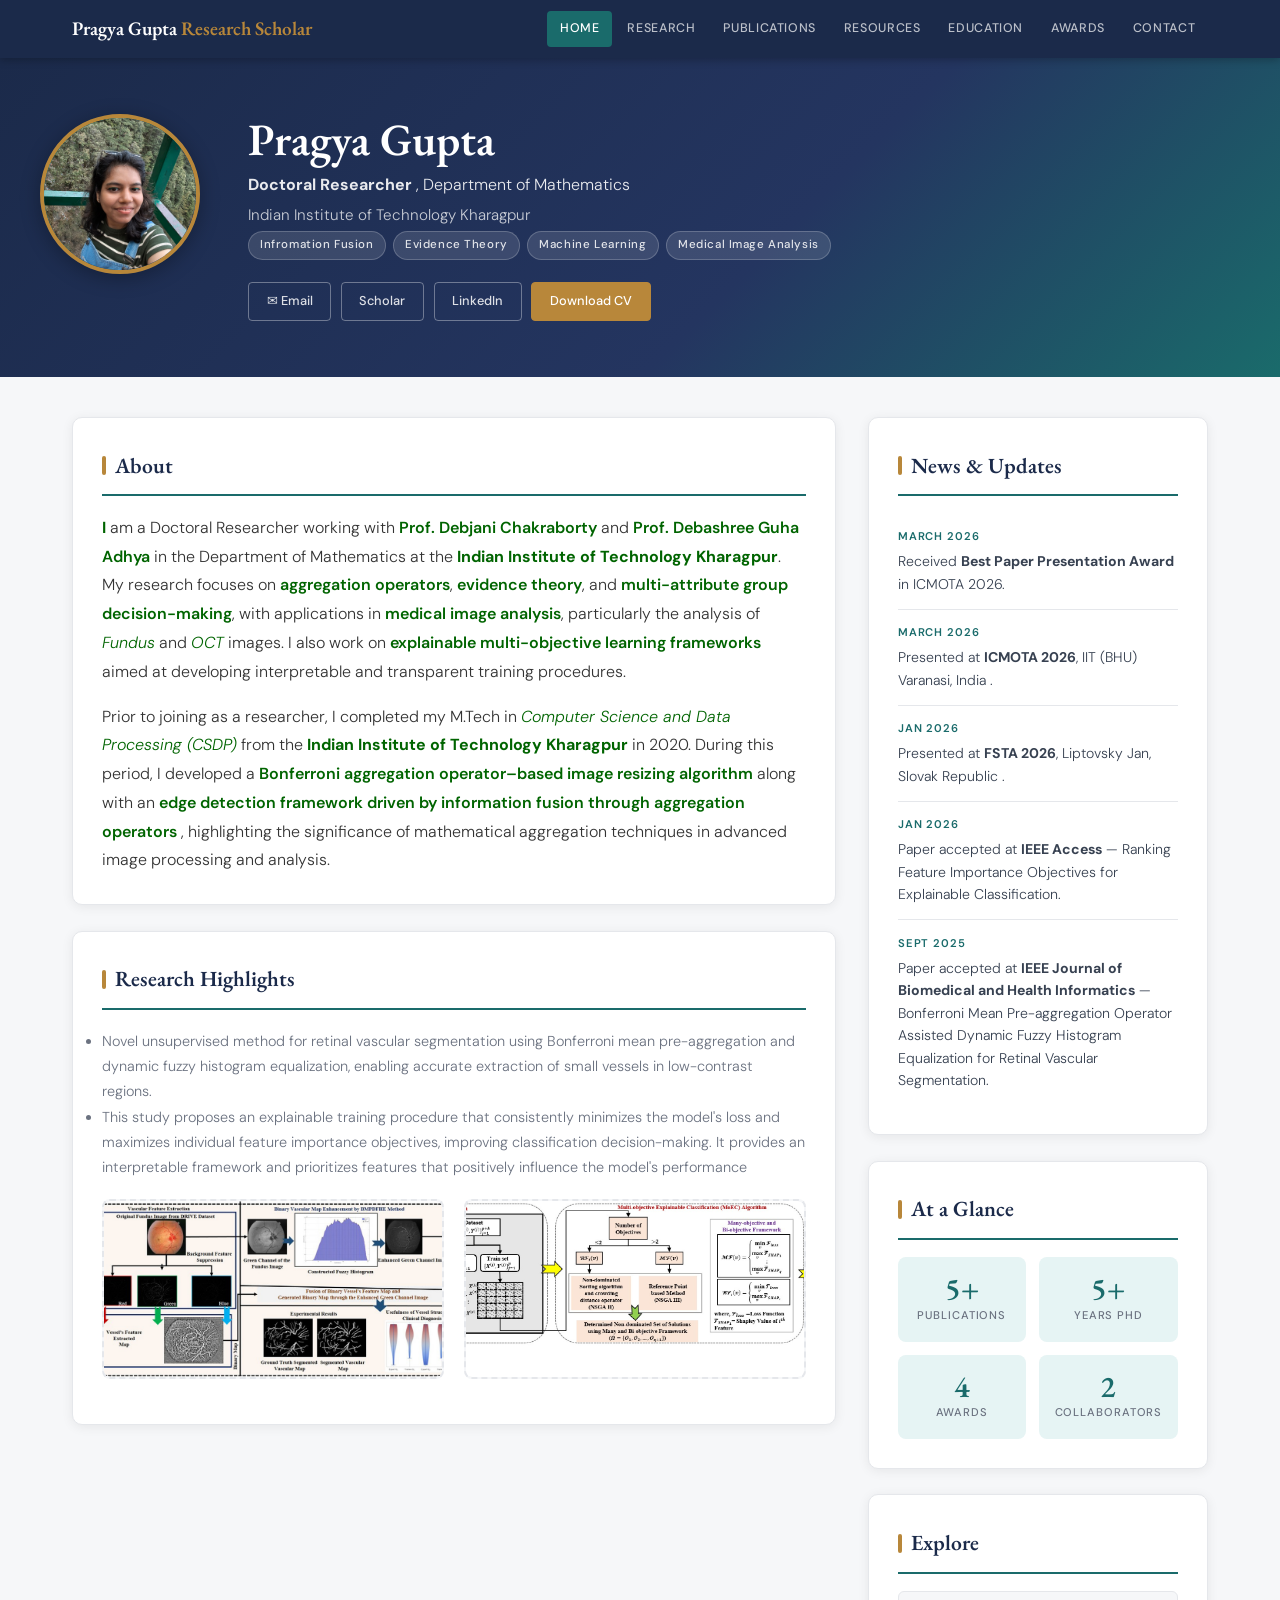
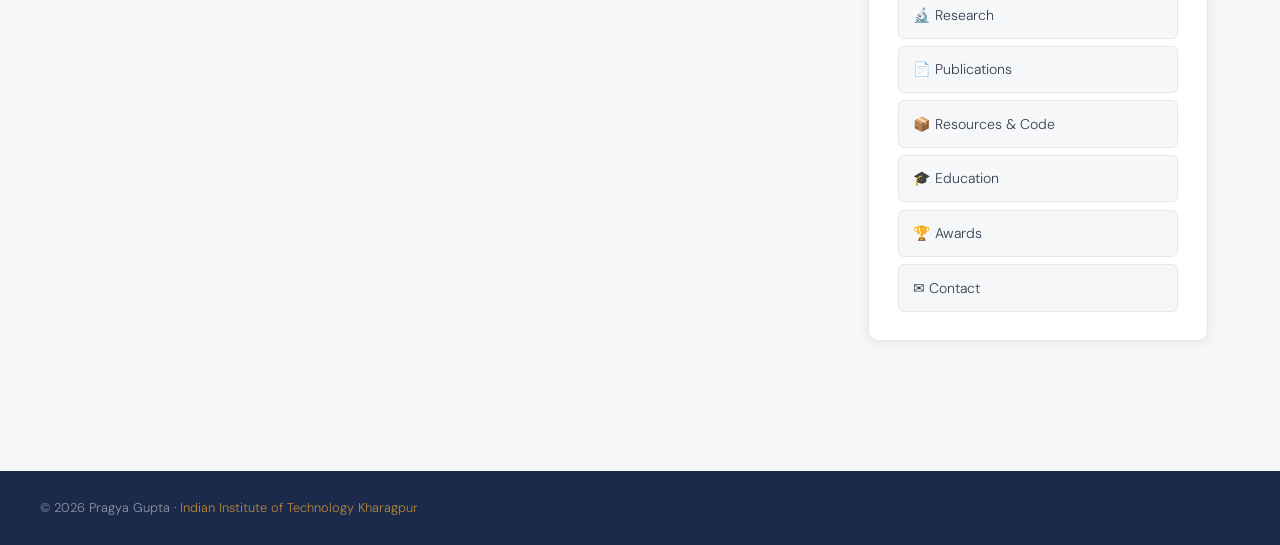
==== index.html @ 39912011 "Update index.html" ====
<!DOCTYPE html>
<html lang="en">
<head>
  <meta charset="UTF-8"/>
  <meta name="viewport" content="width=device-width, initial-scale=1.0"/>
  <title>Pragya Gupta — Academic Portfolio</title>
  <link href="https://fonts.googleapis.com/css2?family=EB+Garamond:ital,wght@0,400;0,500;0,600;1,400&family=DM+Sans:wght@300;400;500;600&display=swap" rel="stylesheet"/>
  <link rel="stylesheet" href="style.css"/>
</head>
<body>

  <!-- ── TOP BAR ── -->
  <header id="header">
    <div class="header-inner">
      <a href="index.html" class="site-title">Pragya Gupta <span>Research Scholar</span></a>
      <nav class="main-nav">
        <a href="index.html" class="active">Home</a>
        <a href="research.html">Research</a>
        <a href="publications.html">Publications</a>
        <a href="resources.html">Resources</a>
        <a href="education.html">Education</a>
        <a href="awards.html">Awards</a>
        <a href="contact.html">Contact</a>
      </nav>
      <button class="burger" id="burger">&#9776;</button>
    </div>
  </header>

  <!-- ── MOBILE NAV ── -->
  <div class="mobile-nav" id="mobileNav">
    <a href="index.html">Home</a>
    <a href="research.html">Research</a>
    <a href="publications.html">Publications</a>
    <a href="resources.html">Resources</a>
    <a href="education.html">Education</a>
    <a href="awards.html">Awards</a>
    <a href="contact.html">Contact</a>
  </div>

  <!-- ── HERO BANNER ── -->
  <section class="hero-banner">
    <div class="hero-content">
      <div class="hero-photo-col">
        <!-- Replace src with your photo path -->
        <div class="photo-frame">
          <img src="photo.jpg" alt="Pragya Gupta" onerror="this.style.display='none';this.nextElementSibling.style.display='flex'"/>
          <div class="photo-fallback">YN</div>
        </div>
      </div>
      <div class="hero-text-col">
        <h1 class="hero-name">Pragya Gupta</h1>
        <!--p class="hero-degree">PhD, [Your Degree/Specialisation]</p>-->
        <p class="hero-position"><strong>Doctoral Researcher </strong>, Department of Mathematics</p>
        <p class="hero-inst">Indian Institute of Technology Kharagpur</p>
        <!--p class="hero-also">Affiliated Researcher, [Second Institution if any]</p>-->
        <div class="hero-tags">
          <span>Infromation Fusion</span><span>Evidence Theory</span><span>Machine Learning</span><span>Medical Image Analysis</span>
        </div>
        <div class="hero-links">
          <a href="mailto:g.pragya1@gmil.com" class="hl-btn">✉ Email</a>
          <a href="https://scholar.google.com/citations?user=7JO9yAkAAAAJ&hl=en" target="_blank" class="hl-btn">Scholar</a>
          <a href="https://www.linkedin.com/in/pragya-gupta-551189179/" target="_blank" class="hl-btn">LinkedIn</a>
          <a href="resume.pdf" class="hl-btn hl-primary">Download CV</a>
        </div>
      </div>
    </div>
  </section>

  <!-- ── MAIN CONTENT ── -->
  <main class="page-main">
    <div class="content-cols">

      <!-- LEFT: BIO + NEWS -->
      <div class="col-main">

        <!-- Bio -->
        <section class="card" id="bio">
          <h2 class="card-title">About</h2>
          <div class="bio-text">
            <!--p>
              <strong>I</strong> am a Doctoral Researcher working with Prof. Debjani Chakraborty and Prof. Debashree Guha Adhya in the Department of Mathematics 
              at the Indian Institute of Technology Kharagpur. My research focuses on <em>constructing aggregation operators, evidence theory for multi-attribute 
              group decision-making</em> with applications to <em>medical image analysis, specifically the analysis of patterns in Fundus and OCT images</em>. 
              In addition, I have expertise in designing an explainable multi-objective model to obtain an interpretable training procedure. 
            </p>
            <p>
              Prior to joining as a researcher, I completed M.Tech in <em>Computer Science and Data Processing (CSDP)</em> from the Indian Institute of Technology 
              Kharagpur in 2020. Here, I have developed a Bonferroni aggregation operator based image resizing algorithm and edge detection framework depeding on developed
              aggregation operator (information fusion operator).
              
              
            <!--p>
              They are a recipient of [fellowship/scholarship name] and have been involved with [society/community]. Their work aims to [one-sentence mission statement].
            </p>
            <p>
              <strong>Specialities:</strong> <em>[Field 1], [Field 2], [Field 3], [Field 4], [Field 5]</em>
            </p>-->
            <!--p>
            <strong>I</strong> am a Doctoral Researcher working with Prof. Debjani Chakraborty and Prof. Debashree Guha Adhya in the Department of Mathematics 
            at the <strong>Indian Institute of Technology Kharagpur</strong>. My research focuses on <strong>aggregation operators</strong>, 
            <strong>evidence theory</strong>, and <strong>multi-attribute group decision-making</strong>, with applications in 
            <strong>medical image analysis</strong>, particularly the analysis of <em>Fundus</em> and <em>OCT</em> images. 
            I also work on <strong>explainable multi-objective learning frameworks</strong> aimed at developing interpretable and transparent training procedures.
          </p>
          
          <p>
            Prior to joining as a researcher, I completed my M.Tech in <em>Computer Science and Data Processing (CSDP)</em> from the 
            <strong>Indian Institute of Technology Kharagpur</strong> in 2020. During this period, I developed a 
            <strong>Bonferroni aggregation operator–based image resizing algorithm</strong> along with an 
            <strong>edge detection framework driven by information fusion through aggregation operators</strong>, 
            highlighting the role of mathematical aggregation techniques in advanced image processing and analysis.
          </p>-->
            <p style="font-size:16px; line-height:1.8; color:#333333;">
  <strong style="color:#006400;">I</strong> am a Doctoral Researcher working with 
  <span style="color:#006400; font-weight:600;">Prof. Debjani Chakraborty</span> and 
  <span style="color:#006400; font-weight:600;">Prof. Debashree Guha Adhya</span> in the Department of Mathematics 
  at the <strong style="color:#006400;">Indian Institute of Technology Kharagpur</strong>. 
  My research focuses on 
  <span style="color:#006400; font-weight:600;">aggregation operators</span>, 
  <span style="color:#006400; font-weight:600;">evidence theory</span>, and 
  <span style="color:#006400; font-weight:600;">multi-attribute group decision-making</span>, 
  with applications in 
  <span style="color:#006400; font-weight:600;">medical image analysis</span>, particularly the analysis of 
  <em style="color:#006400;">Fundus</em> and 
  <em style="color:#006400;">OCT</em> images. 
  I also work on 
  <span style="color:#006400; font-weight:600;">
    explainable multi-objective learning frameworks
  </span> aimed at developing interpretable and transparent training procedures.
</p>

<p style="font-size:16px; line-height:1.8; color:#333333;">
  Prior to joining as a researcher, I completed my M.Tech in 
  <em style="color:#006400;">Computer Science and Data Processing (CSDP)</em> from the 
  <strong style="color:#006400;">Indian Institute of Technology Kharagpur</strong> in 2020. 
  During this period, I developed a 
  <span style="color:#006400; font-weight:600;">
    Bonferroni aggregation operator–based image resizing algorithm
  </span> along with an 
  <span style="color:#006400; font-weight:600;">
    edge detection framework driven by information fusion through aggregation operators
  </span>, highlighting the significance of mathematical aggregation techniques in advanced image processing and analysis.
</p>

            
          </div>
        </section>

        <!-- Research GIF / Image Zone -->
       <section class="card" id="gif-zone">
          <h2 class="card-title">Research Highlights</h2>
          <p class="card-sub">
            <ul class="card-sub">
            <li>
              Novel unsupervised method for retinal vascular segmentation using Bonferroni mean pre-aggregation and dynamic fuzzy histogram equalization, enabling accurate extraction of small vessels in low-contrast regions.
            </li>
            <li>
              This study proposes an explainable training procedure that consistently minimizes the model's loss and maximizes individual feature importance objectives, improving classification decision-making. It provides an interpretable framework and prioritizes features that positively influence the model's performance
            </li>
          </ul>
          </p>
        
          <div class="gif-grid">

            <!-- Slot 1 -->
            <div class="gif-slot">
              <img src="research1.jpg" alt="Research visual 1" class="gif-img"
                   onerror="this.style.display='none'; this.nextElementSibling.style.display='flex';">
          
              <div class="gif-placeholder" style="display:none;">
                <div class="gif-icon">🎞</div>
                <p>research1.jpg</p>
                <!--span>
                  Novel unsupervised method for retinal vascular segmentation using Bonferroni mean pre-aggregation and dynamic fuzzy histogram equalization, enabling accurate extraction of small vessels in low-contrast regions.
                </span>-->
              </div>
            </div>
          
            <!-- Slot 2 -->
            <div class="gif-slot">
              <img src="research2.jpeg" alt="Research visual 2" class="gif-img"
                   onerror="this.style.display='none'; this.nextElementSibling.style.display='flex';">
          
              <div class="gif-placeholder" style="display:none;">
                <div class="gif-icon">🎞</div>
                <p>research2.jpeg</p>
                <span>Replace with your image or GIF</span>
              </div>
            </div>
          
          </div> <!-- ✅ ONLY ONE closing gif-grid -->
        
          <!--p class="img-hint">
            💡 <strong>How to add images/GIFs:</strong>
            Upload your file to GitHub alongside <code>index.html</code>, then replace
            <code>research1.gif</code> with your filename in the HTML.
          </p>-->
      </section>

      </div>

      <!-- RIGHT: NEWS + QUICK LINKS -->
      <div class="col-side">

        <!-- News -->
        <section class="card news-card" id="news">
          <h2 class="card-title">News &amp; Updates</h2>
          <ul class="news-list">
            <li>
              <span class="news-date">March 2026</span>
              <p>Received <strong> Best Paper Presentation Award </strong> in ICMOTA 2026.</p>
            </li>
            <li>
              <span class="news-date">March 2026</span>
              <p>Presented at <strong>ICMOTA 2026</strong>, IIT (BHU) Varanasi, India .</p>
            </li>
            <li>
              <span class="news-date">Jan 2026</span>
              <p>Presented at <strong>FSTA 2026</strong>, Liptovsky Jan, Slovak Republic .</p>
            </li>
            
            <li>
              <span class="news-date">Jan 2026</span>
              <p>Paper accepted at <strong>IEEE Access</strong> — Ranking Feature Importance Objectives for Explainable Classification.</p>
            </li>
            <li>
              <span class="news-date">Sept 2025</span>
              <p>Paper accepted at <strong>IEEE Journal of Biomedical and Health Informatics</strong> — Bonferroni Mean Pre-aggregation
Operator Assisted Dynamic Fuzzy Histogram Equalization for Retinal Vascular Segmentation.</p>
            </li>
            <!--li>
              <span class="news-date">Aug 2024</span>
              <p>Received <strong>[Award / Fellowship Name]</strong> from [Organisation].</p>
            </li>
            <li>
              <span class="news-date">Jun 2024</span>
              <p>New preprint available on arXiv: <a href="#">[Short paper title]</a>.</p>
            </li>
            <li>
              <span class="news-date">Mar 2024</span>
              <p>Started research collaboration with <strong>[Lab / University]</strong>.</p>
            </li>-->
          </ul>
        </section>

        <!-- Quick Stats -->
        <section class="card stats-card">
          <h2 class="card-title">At a Glance</h2>
          <div class="stats-grid">
            <div class="stat-box"><span class="sn">5+</span><span class="sl">Publications</span></div>
            <div class="stat-box"><span class="sn">5+</span><span class="sl">Years PhD</span></div>
            <div class="stat-box"><span class="sn">4</span><span class="sl">Awards</span></div>
            <div class="stat-box"><span class="sn">2</span><span class="sl">Collaborators</span></div>
          </div>
        </section>

        <!-- Quick Nav -->
        <section class="card qnav-card">
          <h2 class="card-title">Explore</h2>
          <div class="qnav-links">
            <a href="research.html">🔬 Research</a>
            <a href="publications.html">📄 Publications</a>
            <a href="resources.html">📦 Resources &amp; Code</a>
            <a href="education.html">🎓 Education</a>
            <a href="awards.html">🏆 Awards</a>
            <a href="contact.html">✉ Contact</a>
          </div>
        </section>

      </div>
    </div>
  </main>

  <footer class="site-footer">
    <div class="footer-inner">
      <span>© 2026 Pragya Gupta · <a href="index.html">Indian Institute of Technology Kharagpur</a></span>
      <!--span>Built with GitHub Pages</span>-->
    </div>
  </footer>

  <script src="nav.js"></script>
</body>
</html>
---- style.css ----
/* ═══════════════════════════════════════════
   PhD ACADEMIC PORTFOLIO — style.css
   Multi-page site, inspired by academic style
   ═══════════════════════════════════════════ */

*, *::before, *::after { box-sizing: border-box; margin: 0; padding: 0; }

:root {
  --navy:      #1B2A4A;
  --navy2:     #243560;
  --teal:      #1A6B6B;
  --teal-light:#E6F4F4;
  --gold:      #B8873A;
  --gold-light:#FDF5E8;
  --bg:        #F6F7F9;
  --white:     #FFFFFF;
  --ink:       #111827;
  --ink2:      #374151;
  --ink3:      #6B7280;
  --border:    #E5E7EB;
  --serif:     'EB Garamond', Georgia, serif;
  --sans:      'DM Sans', sans-serif;
  --sh:        0 2px 12px rgba(0,0,0,.07);
  --sh2:       0 6px 28px rgba(0,0,0,.11);
}

html { scroll-behavior: smooth; font-size: 16px; }
body {
  font-family: var(--sans); background: var(--bg);
  color: var(--ink); font-weight: 300; line-height: 1.75;
  min-height: 100vh;
}
a { color: var(--teal); text-decoration: none; }
a:hover { text-decoration: underline; }
img { max-width: 100%; height: auto; display: block; }
::selection { background: var(--teal-light); color: var(--teal); }
::-webkit-scrollbar { width: 5px; }
::-webkit-scrollbar-thumb { background: var(--teal); border-radius: 99px; }

/* ═══════ HEADER / NAV ═══════ */
#header {
  position: sticky; top: 0; z-index: 500;
  background: var(--navy);
  box-shadow: 0 2px 8px rgba(0,0,0,.25);
}
.header-inner {
  max-width: 1200px; margin: 0 auto;
  padding: 0 2rem;
  display: flex; align-items: center; gap: 2rem;
  height: 58px;
}
.site-title {
  font-family: var(--serif); font-size: 1.2rem; font-weight: 600;
  color: #fff; text-decoration: none; white-space: nowrap; flex-shrink: 0;
}
.site-title span { color: var(--gold); }
.main-nav {
  display: flex; gap: .15rem; flex: 1; justify-content: flex-end; flex-wrap: nowrap;
}
.main-nav a {
  font-size: .78rem; font-weight: 500; letter-spacing: .05em; text-transform: uppercase;
  color: rgba(255,255,255,.7); text-decoration: none;
  padding: .45rem .8rem; border-radius: 4px;
  transition: background .2s, color .2s;
  white-space: nowrap;
}
.main-nav a:hover, .main-nav a.active {
  background: rgba(255,255,255,.12); color: #fff; text-decoration: none;
}
.main-nav a.active { background: var(--teal); color: #fff; }
.burger {
  display: none; background: none; border: none;
  color: #fff; font-size: 1.4rem; cursor: pointer; padding: .2rem .4rem;
}

/* Mobile nav */
.mobile-nav {
  display: none; flex-direction: column; gap: 0;
  background: var(--navy2);
  border-bottom: 2px solid var(--teal);
}
.mobile-nav a {
  padding: .85rem 1.5rem; color: rgba(255,255,255,.85);
  border-bottom: 1px solid rgba(255,255,255,.07);
  font-size: .9rem; text-decoration: none;
  transition: background .15s;
}
.mobile-nav a:hover { background: rgba(255,255,255,.08); }
.mobile-nav.open { display: flex; }

/* ═══════ HERO BANNER ═══════ */
.hero-banner {
  background: linear-gradient(135deg, var(--navy) 0%, var(--navy2) 60%, var(--teal) 100%);
  padding: 3.5rem 2rem;
}
.hero-content {
  max-width: 1200px; margin: 0 auto;
  display: flex; gap: 3rem; align-items: flex-start;
}
.hero-photo-col { flex-shrink: 0; }
.photo-frame {
  width: 160px; height: 160px; border-radius: 50%;
  border: 4px solid var(--gold);
  overflow: hidden;
  background: linear-gradient(135deg, var(--teal) 0%, var(--navy2) 100%);
  display: flex; align-items: center; justify-content: center;
  box-shadow: 0 4px 20px rgba(0,0,0,.3);
  flex-shrink: 0;
}
.photo-frame img { width: 100%; height: 100%; object-fit: cover; }
.photo-fallback {
  display: none; width: 100%; height: 100%;
  align-items: center; justify-content: center;
  font-family: var(--serif); font-size: 3rem; color: #fff; font-weight: 600;
}
.hero-text-col { flex: 1; }
.hero-name {
  font-family: var(--serif); font-size: clamp(1.9rem, 3.5vw, 2.8rem);
  font-weight: 600; color: #fff; line-height: 1.15; margin-bottom: .35rem;
}
.hero-degree { font-size: .95rem; color: var(--gold); font-weight: 500; margin-bottom: .5rem; }
.hero-position { font-size: 1rem; color: rgba(255,255,255,.9); margin-bottom: .15rem; }
.hero-inst { font-size: .95rem; color: rgba(255,255,255,.75); margin-bottom: .2rem; }
.hero-also { font-size: .85rem; color: rgba(255,255,255,.55); font-style: italic; margin-bottom: 1.2rem; }
.hero-tags { display: flex; flex-wrap: wrap; gap: .45rem; margin-bottom: 1.4rem; }
.hero-tags span {
  padding: .2rem .7rem; border-radius: 99px;
  background: rgba(255,255,255,.12); color: rgba(255,255,255,.85);
  font-size: .72rem; font-weight: 500; letter-spacing: .05em;
  border: 1px solid rgba(255,255,255,.2);
}
.hero-links { display: flex; gap: .6rem; flex-wrap: wrap; }
.hl-btn {
  padding: .45rem 1.1rem; border-radius: 4px;
  border: 1.5px solid rgba(255,255,255,.35);
  color: rgba(255,255,255,.85); font-size: .8rem; font-weight: 500;
  background: transparent; text-decoration: none; transition: all .2s;
}
.hl-btn:hover { background: rgba(255,255,255,.15); border-color: #fff; color: #fff; text-decoration: none; }
.hl-primary { background: var(--gold); border-color: var(--gold); color: #fff !important; }
.hl-primary:hover { background: #a07030 !important; border-color: #a07030 !important; }

/* ═══════ PAGE LAYOUT ═══════ */
.page-main { max-width: 1200px; margin: 2.5rem auto; padding: 0 2rem 4rem; }
.content-cols { display: grid; grid-template-columns: 1fr 340px; gap: 2rem; }

/* Single-column pages */
.page-single { max-width: 900px; margin: 2.5rem auto; padding: 0 2rem 4rem; }

/* ═══════ CARDS ═══════ */
.card {
  background: var(--white); border-radius: 10px;
  border: 1px solid var(--border); box-shadow: var(--sh);
  padding: 1.8rem; margin-bottom: 1.6rem;
}
.card-title {
  font-family: var(--serif); font-size: 1.35rem; font-weight: 600;
  color: var(--navy); margin-bottom: 1.1rem;
  padding-bottom: .6rem; border-bottom: 2px solid var(--teal);
  display: flex; align-items: center; gap: .6rem;
}
.card-title::before { content: ''; display: block; width: 4px; height: 1.2rem; background: var(--gold); border-radius: 2px; }
.card-sub { font-size: .9rem; color: var(--ink3); margin-bottom: 1.2rem; }

/* ═══════ BIO ═══════ */
.bio-text p { color: var(--ink2); margin-bottom: 1rem; font-size: .97rem; line-height: 1.85; }
.bio-text p:last-child { margin-bottom: 0; }

/* ═══════ GIF / IMAGE ZONE ═══════ */
.gif-grid { display: grid; grid-template-columns: 1fr 1fr; gap: 1.2rem; margin-bottom: 1rem; }
.gif-slot {
  border-radius: 8px; overflow: hidden;
  border: 2px dashed var(--border); min-height: 180px;
  background: var(--bg);
  display: flex; align-items: center; justify-content: center;
  transition: border-color .2s;
}
.gif-slot:hover { border-color: var(--teal); }
.gif-slot img { width: 100%; height: 100%; object-fit: cover; display: block; border-radius: 6px; }
.gif-placeholder {
  display: flex; flex-direction: column; align-items: center; justify-content: center;
  gap: .4rem; padding: 1.5rem; text-align: center;
}
.gif-icon { font-size: 2rem; }
.gif-placeholder p { font-size: .8rem; font-weight: 600; color: var(--ink3); font-family: monospace; }
.gif-placeholder span { font-size: .72rem; color: var(--ink3); }
.img-hint {
  font-size: .82rem; color: var(--ink3); background: var(--gold-light);
  border-left: 3px solid var(--gold); padding: .7rem 1rem; border-radius: 0 6px 6px 0;
  line-height: 1.6;
}
.img-hint code { background: rgba(0,0,0,.07); padding: .1rem .3rem; border-radius: 3px; font-size: .8rem; }

/* Full-width single image slot */
.gif-slot-wide {
  border-radius: 8px; overflow: hidden;
  border: 2px dashed var(--border); min-height: 240px;
  background: var(--bg); display: flex; align-items: center;
  justify-content: center; margin-bottom: 1rem; transition: border-color .2s;
}
.gif-slot-wide:hover { border-color: var(--teal); }
.gif-slot-wide img { width: 100%; display: block; border-radius: 6px; }

/* ═══════ NEWS ═══════ */
.news-list { list-style: none; display: flex; flex-direction: column; gap: 0; }
.news-list li {
  padding: .85rem 0; border-bottom: 1px solid var(--border);
  display: flex; flex-direction: column; gap: .2rem;
}
.news-list li:last-child { border-bottom: none; }
.news-date {
  font-size: .7rem; font-weight: 600; letter-spacing: .08em;
  text-transform: uppercase; color: var(--teal);
}
.news-list p { font-size: .88rem; color: var(--ink2); line-height: 1.6; }

/* ═══════ STATS ═══════ */
.stats-grid { display: grid; grid-template-columns: 1fr 1fr; gap: .8rem; }
.stat-box {
  background: var(--teal-light); border-radius: 8px; padding: 1rem;
  text-align: center; display: flex; flex-direction: column; gap: .15rem;
}
.sn { font-family: var(--serif); font-size: 1.9rem; font-weight: 600; color: var(--teal); line-height: 1; }
.sl { font-size: .7rem; font-weight: 500; letter-spacing: .08em; text-transform: uppercase; color: var(--ink3); }

/* ═══════ QUICK NAV ═══════ */
.qnav-links { display: flex; flex-direction: column; gap: .45rem; }
.qnav-links a {
  display: block; padding: .65rem .9rem; border-radius: 6px;
  border: 1px solid var(--border); color: var(--ink2);
  font-size: .88rem; background: var(--bg); transition: all .18s;
  text-decoration: none;
}
.qnav-links a:hover { background: var(--teal-light); border-color: var(--teal); color: var(--teal); text-decoration: none; }

/* ═══════ PAGE HERO (inner pages) ═══════ */
.page-hero {
  background: linear-gradient(135deg, var(--navy) 0%, var(--navy2) 100%);
  padding: 2.8rem 2rem;
}
.page-hero-inner { max-width: 1200px; margin: 0 auto; }
.page-hero h1 {
  font-family: var(--serif); font-size: clamp(1.8rem, 3vw, 2.6rem);
  font-weight: 600; color: #fff; margin-bottom: .4rem;
}
.page-hero p { font-size: .95rem; color: rgba(255,255,255,.65); }
.breadcrumb { font-size: .78rem; color: rgba(255,255,255,.5); margin-bottom: .6rem; }
.breadcrumb a { color: var(--gold); text-decoration: none; }
.breadcrumb a:hover { text-decoration: underline; }

/* ═══════ RESEARCH PAGE ═══════ */
.research-area {
  margin-bottom: 2.2rem; padding-bottom: 2.2rem;
  border-bottom: 1px solid var(--border);
}
.research-area:last-child { border-bottom: none; margin-bottom: 0; padding-bottom: 0; }
.ra-header { display: flex; align-items: flex-start; gap: 1.2rem; margin-bottom: 1rem; }
.ra-num {
  width: 44px; height: 44px; border-radius: 10px;
  background: var(--teal-light); color: var(--teal);
  display: flex; align-items: center; justify-content: center;
  font-family: var(--serif); font-size: 1.3rem; font-weight: 600;
  flex-shrink: 0;
}
.ra-title { font-family: var(--serif); font-size: 1.2rem; font-weight: 600; color: var(--navy); margin-bottom: .2rem; }
.ra-keywords { font-size: .78rem; color: var(--teal); font-weight: 500; }
.ra-body p { color: var(--ink2); font-size: .95rem; line-height: 1.85; margin-bottom: .8rem; }

/* Research image/GIF slot in research page */
.ra-media { display: grid; grid-template-columns: 1fr 1fr; gap: 1rem; margin: 1.2rem 0; }
.ra-media-slot {
  border-radius: 8px; overflow: hidden; border: 2px dashed var(--border);
  min-height: 160px; background: var(--bg);
  display: flex; align-items: center; justify-content: center;
}
.ra-media-slot img { width: 100%; height: 100%; object-fit: cover; display: block; }

/* ═══════ PUBLICATIONS PAGE ═══════ */
.pub-filter { display: flex; gap: .4rem; flex-wrap: wrap; margin-bottom: 2rem; }
.pf-btn {
  padding: .38rem 1rem; border-radius: 99px; border: 1.5px solid var(--border);
  background: transparent; font-family: var(--sans); font-size: .78rem;
  font-weight: 500; color: var(--ink3); cursor: pointer; transition: all .18s;
}
.pf-btn.on, .pf-btn:hover { background: var(--teal); color: #fff; border-color: var(--teal); }

.pub-year-section { margin-bottom: 2.4rem; }
.pub-year-label {
  font-family: var(--serif); font-size: 1.5rem; font-weight: 600; color: var(--navy);
  margin-bottom: 1rem; padding-bottom: .4rem; border-bottom: 2px solid var(--teal);
  display: flex; align-items: center; gap: .6rem;
}
.pub-entry {
  display: grid; grid-template-columns: 90px 1fr;
  gap: 1.2rem; padding: 1.2rem 0; border-bottom: 1px solid var(--border); align-items: start;
}
.pub-entry:last-child { border-bottom: none; }
.pub-thumb-slot {
  width: 90px; aspect-ratio: 3/4; border-radius: 4px; overflow: hidden;
  border: 1px solid var(--border); background: var(--bg);
  display: flex; align-items: center; justify-content: center; flex-shrink: 0;
}
.pub-thumb-slot img { width: 100%; height: 100%; object-fit: cover; object-position: top; }
.pub-thumb-placeholder {
  display: flex; flex-direction: column; align-items: center; justify-content: center;
  gap: .3rem; padding: .5rem; text-align: center;
}
.pub-thumb-placeholder span { font-size: .55rem; color: var(--ink3); }
.pub-info { flex: 1; }
.pub-info-title { font-family: var(--serif); font-size: 1.02rem; font-weight: 600; color: var(--navy); margin-bottom: .3rem; line-height: 1.4; }
.pub-info-authors { font-size: .82rem; color: var(--ink3); margin-bottom: .25rem; }
.pub-info-authors strong { color: var(--teal); font-weight: 600; }
.pub-info-venue { font-size: .82rem; color: var(--ink2); font-style: italic; margin-bottom: .55rem; }
.pub-info-btns { display: flex; gap: .4rem; flex-wrap: wrap; }
.pib {
  padding: .3rem .75rem; border-radius: 4px; border: 1.5px solid var(--border);
  font-size: .73rem; font-weight: 500; color: var(--ink2); text-decoration: none;
  background: transparent; transition: all .15s; cursor: pointer; font-family: var(--sans);
}
.pib:hover { border-color: var(--teal); color: var(--teal); background: var(--teal-light); text-decoration: none; }
.pib-primary { background: var(--teal); color: #fff !important; border-color: var(--teal); }
.pib-primary:hover { background: var(--teal) !important; opacity: .85; }
.pub-tags { display: flex; gap: .3rem; flex-wrap: wrap; margin-bottom: .5rem; }
.ptag { padding: .12rem .5rem; border-radius: 3px; font-size: .67rem; font-weight: 600; letter-spacing: .04em; text-transform: uppercase; }
.pt-teal { background: var(--teal-light); color: var(--teal); }
.pt-gold { background: var(--gold-light); color: var(--gold); }

/* ═══════ RESOURCES PAGE ═══════ */
.res-grid { display: grid; grid-template-columns: repeat(auto-fill, minmax(280px, 1fr)); gap: 1.3rem; }
.res-card {
  background: var(--white); border-radius: 10px;
  border: 1px solid var(--border); box-shadow: var(--sh);
  overflow: hidden; display: flex; flex-direction: column;
  transition: box-shadow .22s, transform .22s;
}
.res-card:hover { box-shadow: var(--sh2); transform: translateY(-4px); }
.res-preview {
  width: 100%; aspect-ratio: 16/9; overflow: hidden;
  background: var(--bg); border-bottom: 1px solid var(--border);
  display: flex; align-items: center; justify-content: center; position: relative;
}
.res-preview img { width: 100%; height: 100%; object-fit: cover; object-position: top; display: block; }
.res-preview-placeholder {
  display: flex; flex-direction: column; align-items: center; justify-content: center;
  gap: .5rem; padding: 1.5rem; text-align: center; width: 100%; height: 100%;
}
.res-type-badge {
  position: absolute; top: 8px; left: 8px;
  padding: .2rem .6rem; border-radius: 99px; font-size: .65rem; font-weight: 600;
  letter-spacing: .06em; text-transform: uppercase;
}
.rtb-paper { background: rgba(26,107,107,.85); color: #fff; }
.rtb-code  { background: rgba(184,135,58,.9); color: #fff; }
.rtb-data  { background: rgba(27,42,74,.8); color: #fff; }
.rtb-slides{ background: rgba(255,255,255,.9); color: var(--navy); border: 1px solid var(--border); }
.res-body { padding: 1.2rem 1.3rem; flex: 1; display: flex; flex-direction: column; }
.res-title { font-family: var(--serif); font-size: .97rem; font-weight: 600; color: var(--navy); margin-bottom: .3rem; line-height: 1.4; }
.res-meta { font-size: .76rem; color: var(--ink3); font-style: italic; margin-bottom: .6rem; }
.res-desc { font-size: .84rem; color: var(--ink2); line-height: 1.7; flex: 1; margin-bottom: 1rem; }
.res-actions { display: flex; gap: .4rem; flex-wrap: wrap; margin-top: auto; padding-top: .8rem; border-top: 1px solid var(--border); }
.ra-btn {
  padding: .35rem .85rem; border-radius: 4px;
  background: var(--teal); color: #fff; font-size: .75rem; font-weight: 500;
  text-decoration: none; border: none; cursor: pointer; transition: opacity .18s;
  font-family: var(--sans);
}
.ra-btn:hover { opacity: .85; text-decoration: none; }
.ra-btn-sec {
  padding: .35rem .85rem; border-radius: 4px; border: 1.5px solid var(--border);
  background: transparent; color: var(--ink2); font-size: .75rem; font-weight: 500;
  text-decoration: none; cursor: pointer; transition: all .18s; font-family: var(--sans);
}
.ra-btn-sec:hover { border-color: var(--teal); color: var(--teal); text-decoration: none; }

/* Code block preview */
.code-preview {
  width: 100%; aspect-ratio: 16/9; background: #1E2533;
  padding: 1rem; overflow: hidden; position: relative;
  font-family: 'Courier New', monospace; font-size: .65rem; line-height: 1.55; color: #8892b0;
}
.c-bar { display: flex; gap: .4rem; margin-bottom: .6rem; }
.c-dot { width: 7px; height: 7px; border-radius: 50%; }
.c-kw  { color: #ff79c6; } .c-fn  { color: #50fa7b; } .c-str { color: #f1fa8c; }
.c-cm  { color: #6272a4; } .c-num { color: #bd93f9; } .c-var { color: #8be9fd; }

/* ═══════ EDUCATION PAGE ═══════ */
.edu-timeline { position: relative; padding-left: 2rem; }
.edu-timeline::before { content: ''; position: absolute; left: 6px; top: 0; bottom: 0; width: 2px; background: linear-gradient(180deg, var(--teal) 0%, var(--gold) 80%, transparent 100%); }
.edu-item { position: relative; margin-bottom: 2.2rem; }
.edu-item::before { content: ''; position: absolute; left: -1.85rem; top: .3rem; width: 14px; height: 14px; border-radius: 50%; border: 2.5px solid var(--teal); background: var(--white); }
.edu-year { font-size: .72rem; font-weight: 600; letter-spacing: .09em; text-transform: uppercase; color: var(--teal); margin-bottom: .25rem; }
.edu-degree { font-family: var(--serif); font-size: 1.1rem; font-weight: 600; color: var(--navy); margin-bottom: .15rem; }
.edu-inst { font-size: .88rem; color: var(--gold); font-weight: 500; margin-bottom: .4rem; }
.edu-desc { font-size: .88rem; color: var(--ink2); line-height: 1.75; }

/* ═══════ AWARDS PAGE ═══════ */
.awards-grid { display: grid; grid-template-columns: repeat(auto-fill, minmax(260px, 1fr)); gap: 1.1rem; }
.aw-item {
  background: var(--white); border-radius: 10px; padding: 1.4rem;
  border: 1px solid var(--border); box-shadow: var(--sh);
  display: flex; gap: .9rem; align-items: flex-start; transition: transform .2s, box-shadow .2s;
}
.aw-item:hover { transform: translateY(-3px); box-shadow: var(--sh2); }
.aw-icon { font-size: 1.8rem; flex-shrink: 0; line-height: 1; }
.aw-name { font-weight: 600; font-size: .9rem; color: var(--navy); margin-bottom: .18rem; }
.aw-org { font-size: .78rem; color: var(--ink3); }
.aw-desc { font-size: .82rem; color: var(--ink2); margin-top: .3rem; line-height: 1.6; }

/* ═══════ CONTACT PAGE ═══════ */
.contact-grid { display: grid; grid-template-columns: 1fr 1fr; gap: 2rem; }
.contact-info-card { background: var(--teal-light); border-radius: 10px; padding: 2rem; }
.contact-info-card h3 { font-family: var(--serif); font-size: 1.2rem; color: var(--navy); margin-bottom: 1.2rem; }
.ci-row { display: flex; gap: .8rem; align-items: center; padding: .7rem 0; border-bottom: 1px solid rgba(0,0,0,.07); }
.ci-row:last-child { border-bottom: none; }
.ci-icon { width: 32px; height: 32px; border-radius: 7px; background: var(--white); display: flex; align-items: center; justify-content: center; flex-shrink: 0; font-size: .9rem; }
.ci-text { font-size: .88rem; color: var(--ink2); }
.ci-text a { color: var(--teal); }
.form-card { background: var(--white); border-radius: 10px; padding: 2rem; border: 1px solid var(--border); box-shadow: var(--sh); }
.form-card h3 { font-family: var(--serif); font-size: 1.2rem; color: var(--navy); margin-bottom: 1.4rem; }
.fg { margin-bottom: 1rem; }
.fg label { display: block; font-size: .72rem; font-weight: 600; letter-spacing: .08em; text-transform: uppercase; color: var(--ink3); margin-bottom: .35rem; }
.fg input, .fg textarea, .fg select {
  width: 100%; padding: .65rem .9rem; border: 1.5px solid var(--border);
  border-radius: 6px; font-family: var(--sans); font-size: .9rem; color: var(--ink);
  background: var(--bg); outline: none; transition: border .2s; resize: vertical;
}
.fg input:focus, .fg textarea:focus { border-color: var(--teal); }
.fg textarea { min-height: 100px; }
.form-submit {
  width: 100%; padding: .8rem; background: var(--teal); color: #fff;
  border: none; border-radius: 6px; font-family: var(--sans); font-size: .9rem;
  font-weight: 500; cursor: pointer; transition: background .2s;
}
.form-submit:hover { background: var(--navy); }

/* ═══════ FOOTER ═══════ */
.site-footer {
  background: var(--navy); color: rgba(255,255,255,.5);
  padding: 1.6rem 2rem; margin-top: auto;
}
.footer-inner {
  max-width: 1200px; margin: 0 auto;
  display: flex; justify-content: space-between; align-items: center;
  flex-wrap: wrap; gap: 1rem; font-size: .8rem;
}
.site-footer a { color: var(--gold); }

/* ═══════ ABSTRACT EXPAND ═══════ */
.abstract-toggle { cursor: pointer; color: var(--teal); font-size: .78rem; font-weight: 500; background: none; border: none; padding: 0; font-family: var(--sans); }
.abstract-body { display: none; margin-top: .6rem; font-size: .85rem; color: var(--ink2); line-height: 1.8; background: var(--bg); padding: .8rem 1rem; border-radius: 6px; border-left: 3px solid var(--teal); }
.abstract-body.open { display: block; }

/* ═══════ RESPONSIVE ═══════ */
@media (max-width: 900px) {
  .content-cols { grid-template-columns: 1fr; }
  .col-side { display: grid; grid-template-columns: 1fr 1fr; gap: 1.2rem; }
  .contact-grid { grid-template-columns: 1fr; }
}
@media (max-width: 700px) {
  .main-nav { display: none; }
  .burger { display: block; margin-left: auto; }
  .hero-content { flex-direction: column; align-items: center; text-align: center; }
  .hero-tags, .hero-links { justify-content: center; }
  .gif-grid, .ra-media { grid-template-columns: 1fr; }
  .col-side { grid-template-columns: 1fr; }
  .pub-entry { grid-template-columns: 1fr; }
  .pub-thumb-slot { display: none; }
}
@media (max-width: 480px) {
  .page-main, .page-single { padding: 0 1rem 3rem; }
  .header-inner { padding: 0 1rem; }
  .hero-banner { padding: 2rem 1rem; }
}
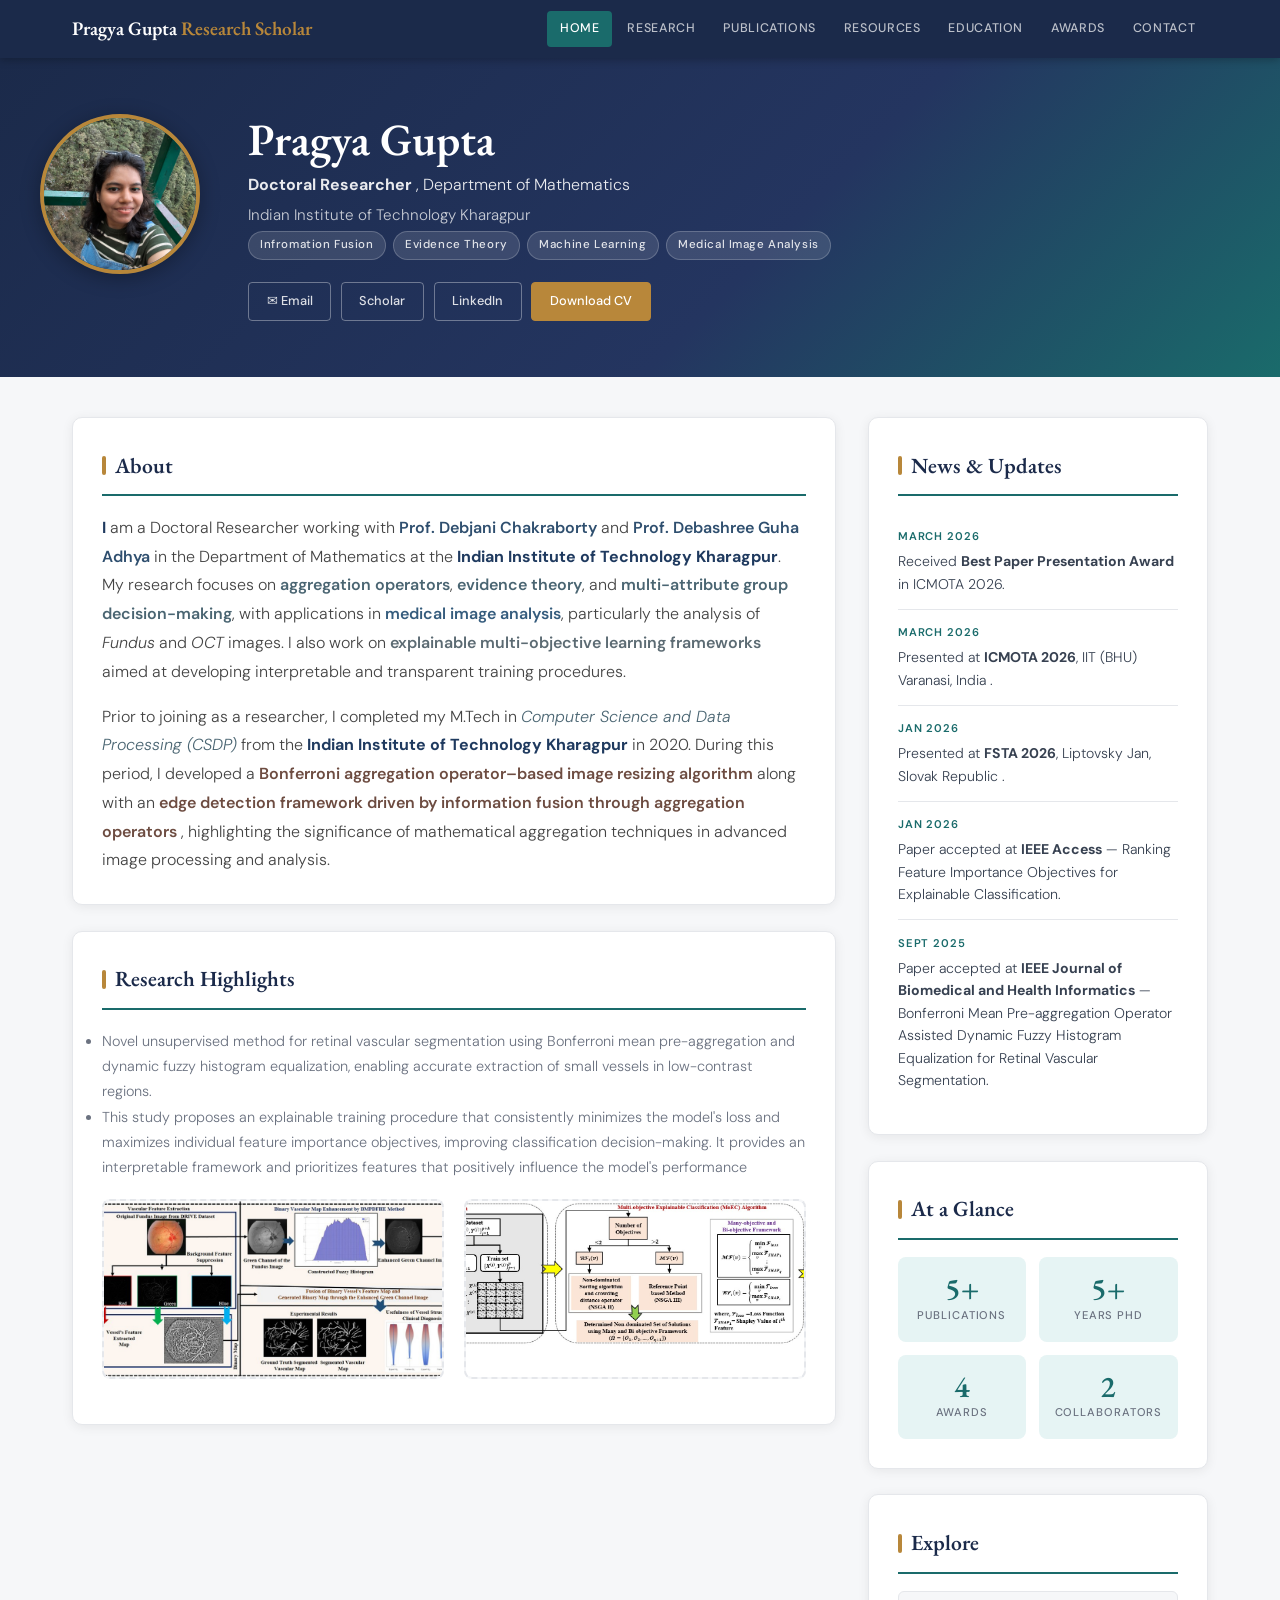
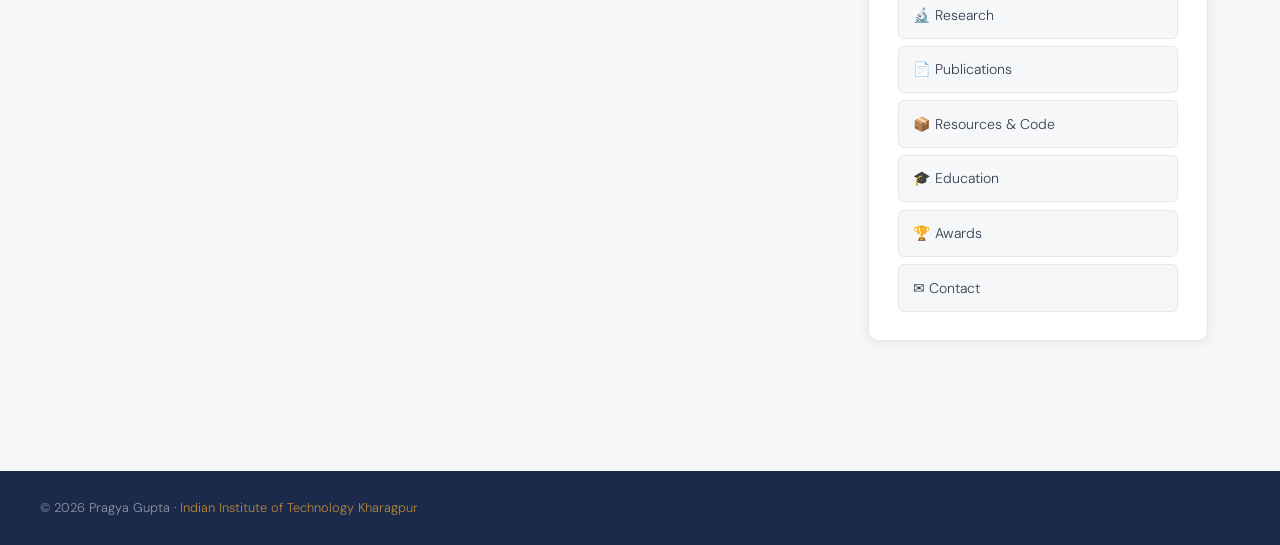
==== commit 3aa88af6: "Refactor text styles in index.html Updated text color and styling for improved readability." ====
--- a/index.html
+++ b/index.html
@@ -110,34 +110,33 @@
             <strong>edge detection framework driven by information fusion through aggregation operators</strong>, 
             highlighting the role of mathematical aggregation techniques in advanced image processing and analysis.
           </p>-->
-            <p style="font-size:16px; line-height:1.8; color:#333333;">
-  <strong style="color:#006400;">I</strong> am a Doctoral Researcher working with 
-  <span style="color:#006400; font-weight:600;">Prof. Debjani Chakraborty</span> and 
-  <span style="color:#006400; font-weight:600;">Prof. Debashree Guha Adhya</span> in the Department of Mathematics 
-  at the <strong style="color:#006400;">Indian Institute of Technology Kharagpur</strong>. 
+            <p style="font-size:16px; line-height:1.8; color:#444;">
+  <strong style="color:#1F3A5F;">I</strong> am a Doctoral Researcher working with 
+  <span style="color:#2F4F6F; font-weight:600;">Prof. Debjani Chakraborty</span> and 
+  <span style="color:#2F4F6F; font-weight:600;">Prof. Debashree Guha Adhya</span> in the Department of Mathematics 
+  at the <strong style="color:#1F3A5F;">Indian Institute of Technology Kharagpur</strong>. 
   My research focuses on 
-  <span style="color:#006400; font-weight:600;">aggregation operators</span>, 
-  <span style="color:#006400; font-weight:600;">evidence theory</span>, and 
-  <span style="color:#006400; font-weight:600;">multi-attribute group decision-making</span>, 
+  <span style="color:#4A6572; font-weight:600;">aggregation operators</span>, 
+  <span style="color:#4A6572; font-weight:600;">evidence theory</span>, and 
+  <span style="color:#4A6572; font-weight:600;">multi-attribute group decision-making</span>, 
   with applications in 
-  <span style="color:#006400; font-weight:600;">medical image analysis</span>, particularly the analysis of 
-  <em style="color:#006400;">Fundus</em> and 
-  <em style="color:#006400;">OCT</em> images. 
+  <span style="color:#355C7D; font-weight:600;">medical image analysis</span>, particularly the analysis of 
+  <em>Fundus</em> and <em>OCT</em> images. 
   I also work on 
-  <span style="color:#006400; font-weight:600;">
+  <span style="color:#5C6B73; font-weight:600;">
     explainable multi-objective learning frameworks
   </span> aimed at developing interpretable and transparent training procedures.
 </p>
 
-<p style="font-size:16px; line-height:1.8; color:#333333;">
+<p style="font-size:16px; line-height:1.8; color:#444;">
   Prior to joining as a researcher, I completed my M.Tech in 
-  <em style="color:#006400;">Computer Science and Data Processing (CSDP)</em> from the 
-  <strong style="color:#006400;">Indian Institute of Technology Kharagpur</strong> in 2020. 
+  <em style="color:#4A6572;">Computer Science and Data Processing (CSDP)</em> from the 
+  <strong style="color:#1F3A5F;">Indian Institute of Technology Kharagpur</strong> in 2020. 
   During this period, I developed a 
-  <span style="color:#006400; font-weight:600;">
+  <span style="color:#6D4C41; font-weight:600;">
     Bonferroni aggregation operator–based image resizing algorithm
   </span> along with an 
-  <span style="color:#006400; font-weight:600;">
+  <span style="color:#6D4C41; font-weight:600;">
     edge detection framework driven by information fusion through aggregation operators
   </span>, highlighting the significance of mathematical aggregation techniques in advanced image processing and analysis.
 </p>
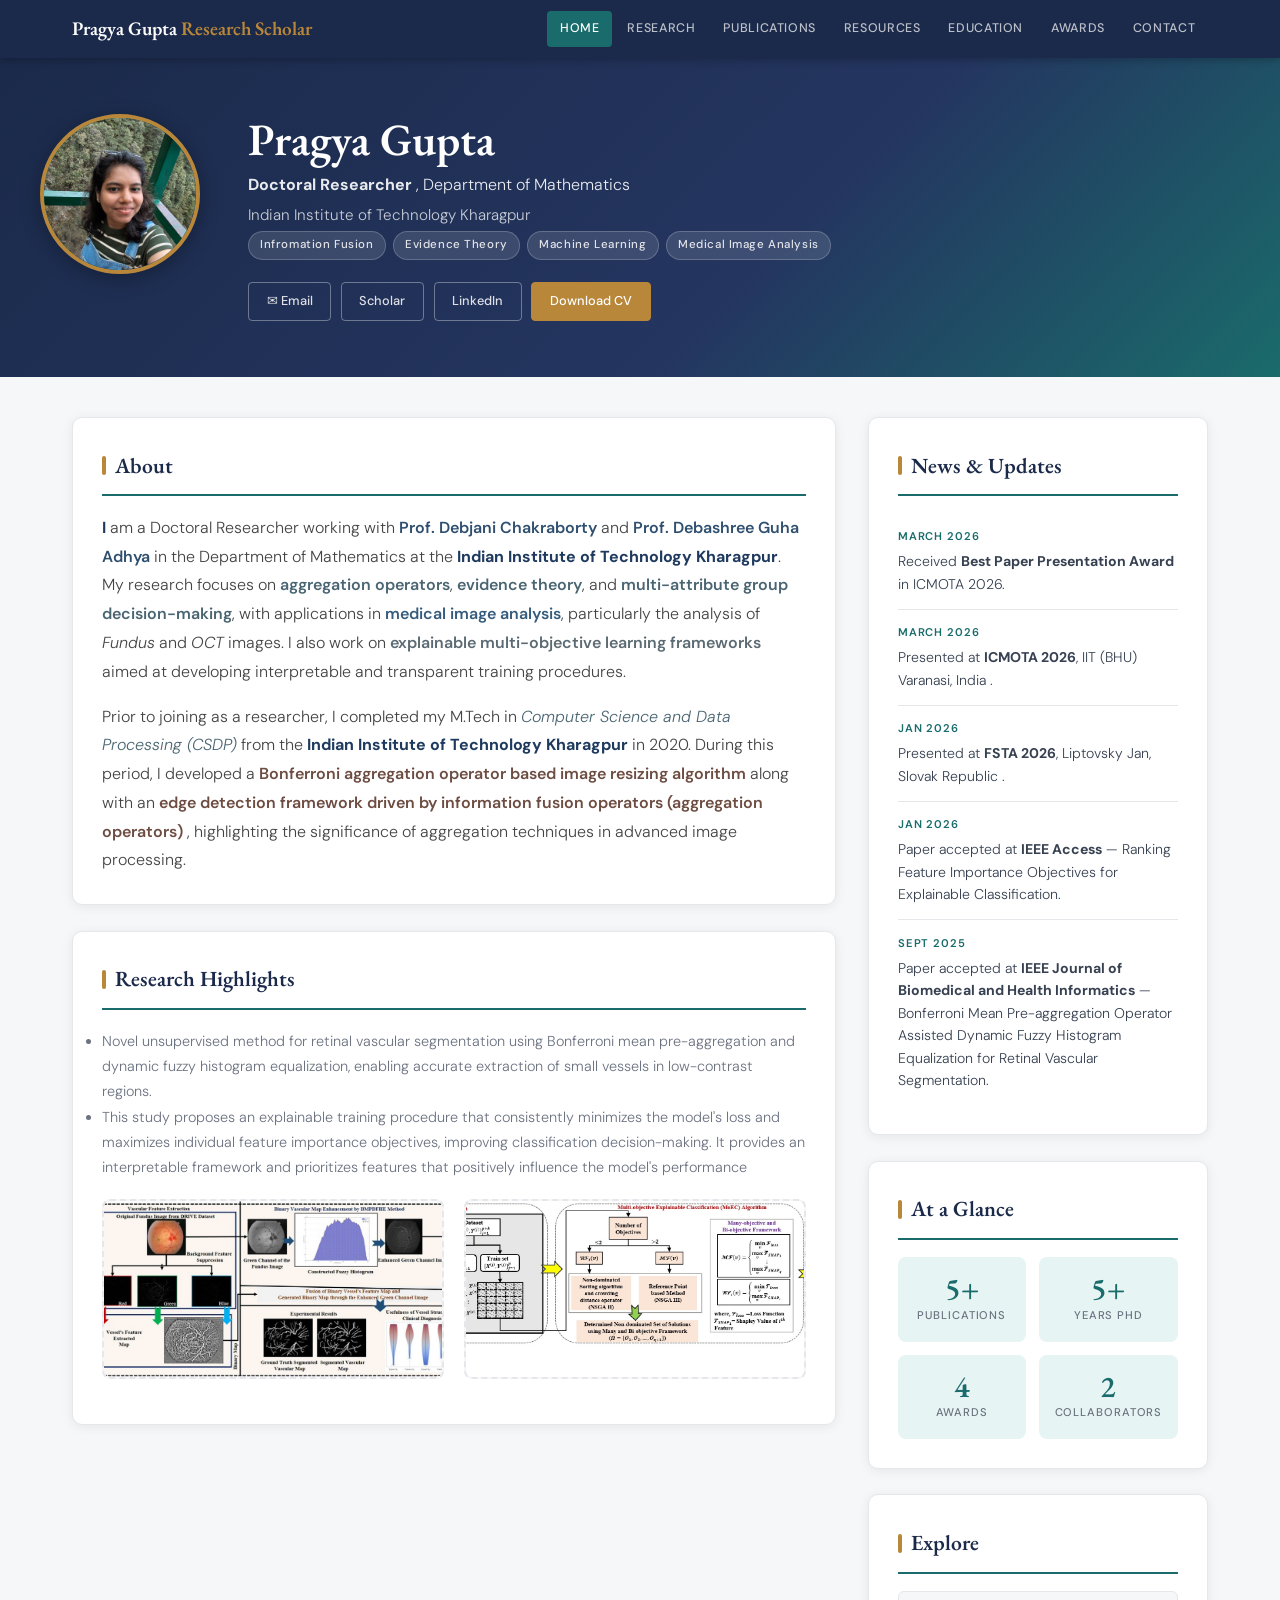
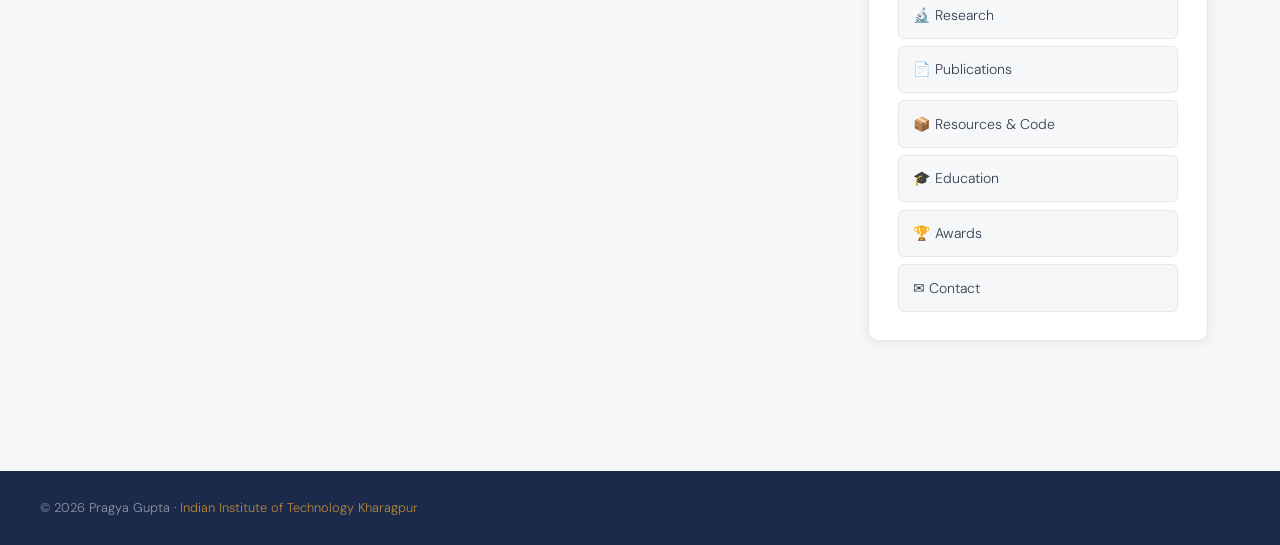
==== commit 1b4b41b2: "Update index.html" ====
--- a/index.html
+++ b/index.html
@@ -134,11 +134,11 @@
   <strong style="color:#1F3A5F;">Indian Institute of Technology Kharagpur</strong> in 2020. 
   During this period, I developed a 
   <span style="color:#6D4C41; font-weight:600;">
-    Bonferroni aggregation operator–based image resizing algorithm
+    Bonferroni aggregation operator based image resizing algorithm
   </span> along with an 
   <span style="color:#6D4C41; font-weight:600;">
-    edge detection framework driven by information fusion through aggregation operators
-  </span>, highlighting the significance of mathematical aggregation techniques in advanced image processing and analysis.
+    edge detection framework driven by information fusion operators (aggregation operators)
+  </span>, highlighting the significance of aggregation techniques in advanced image processing.
 </p>
 
             
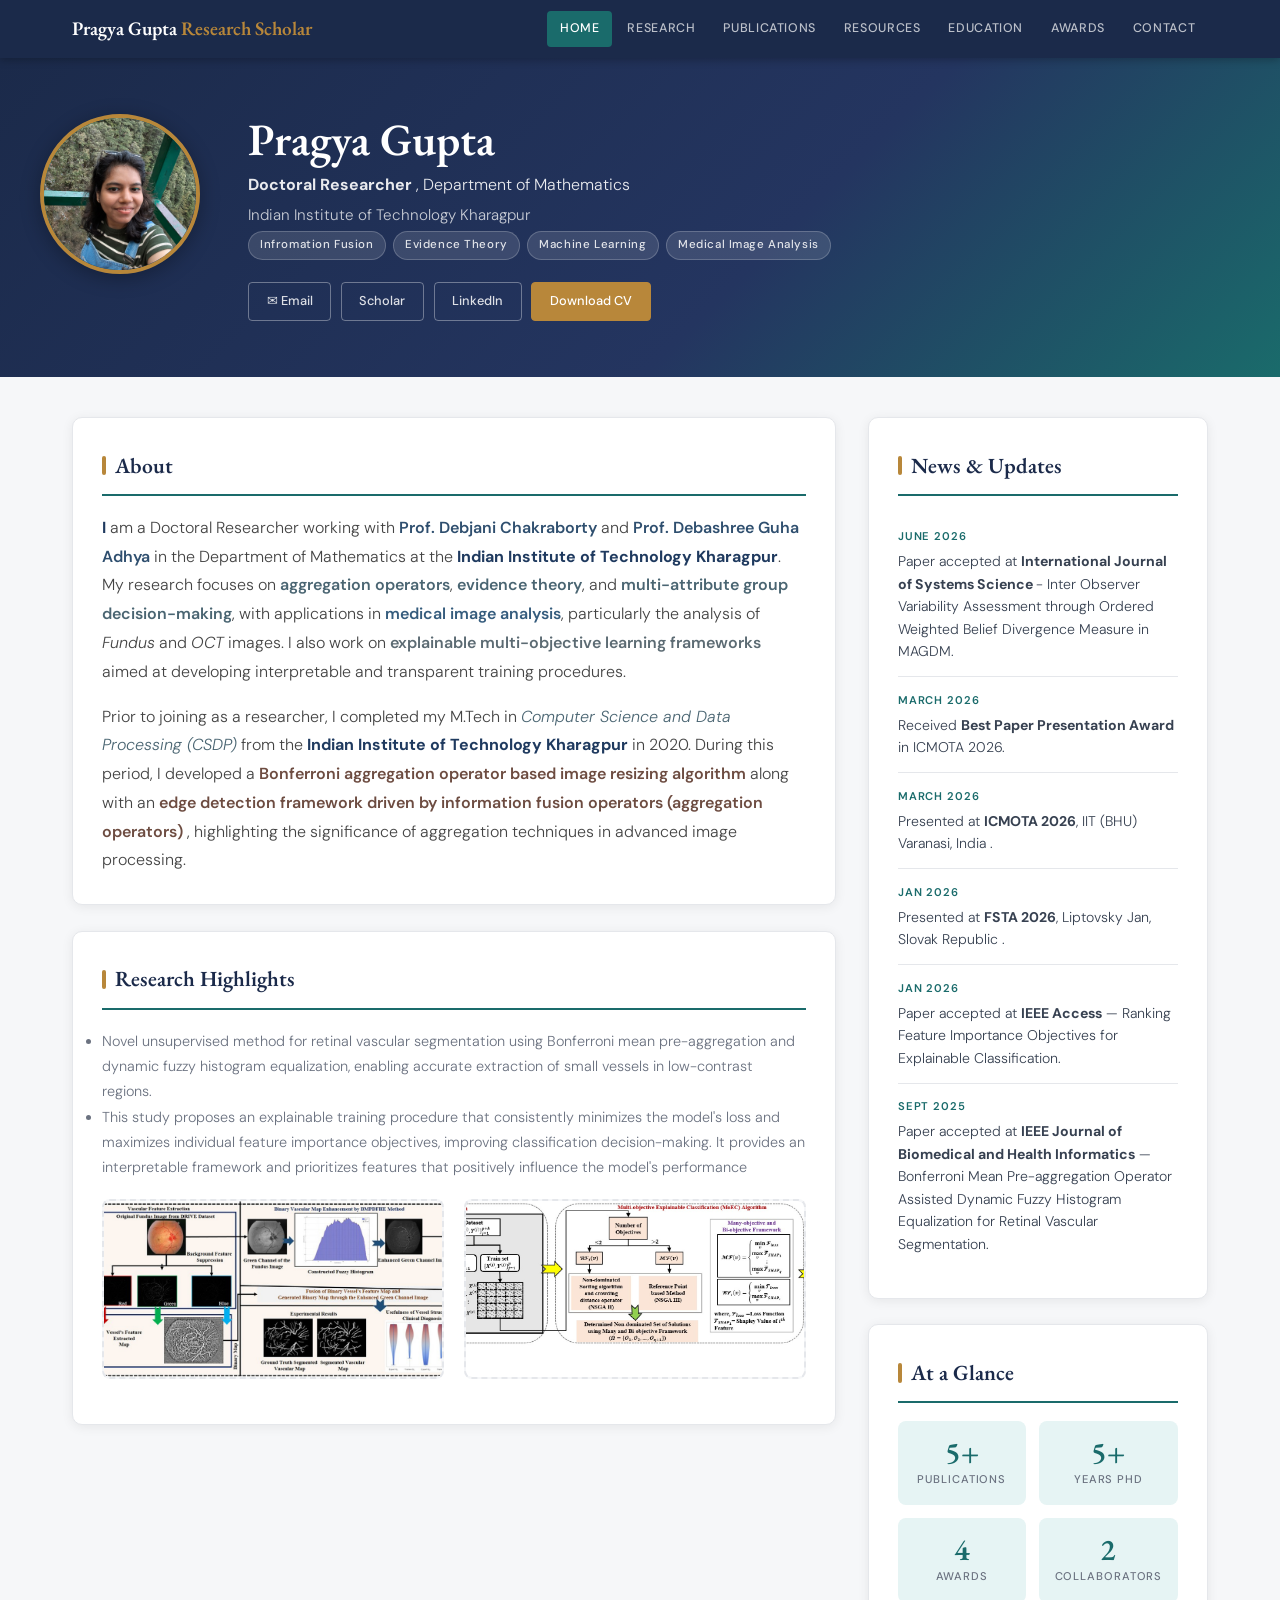
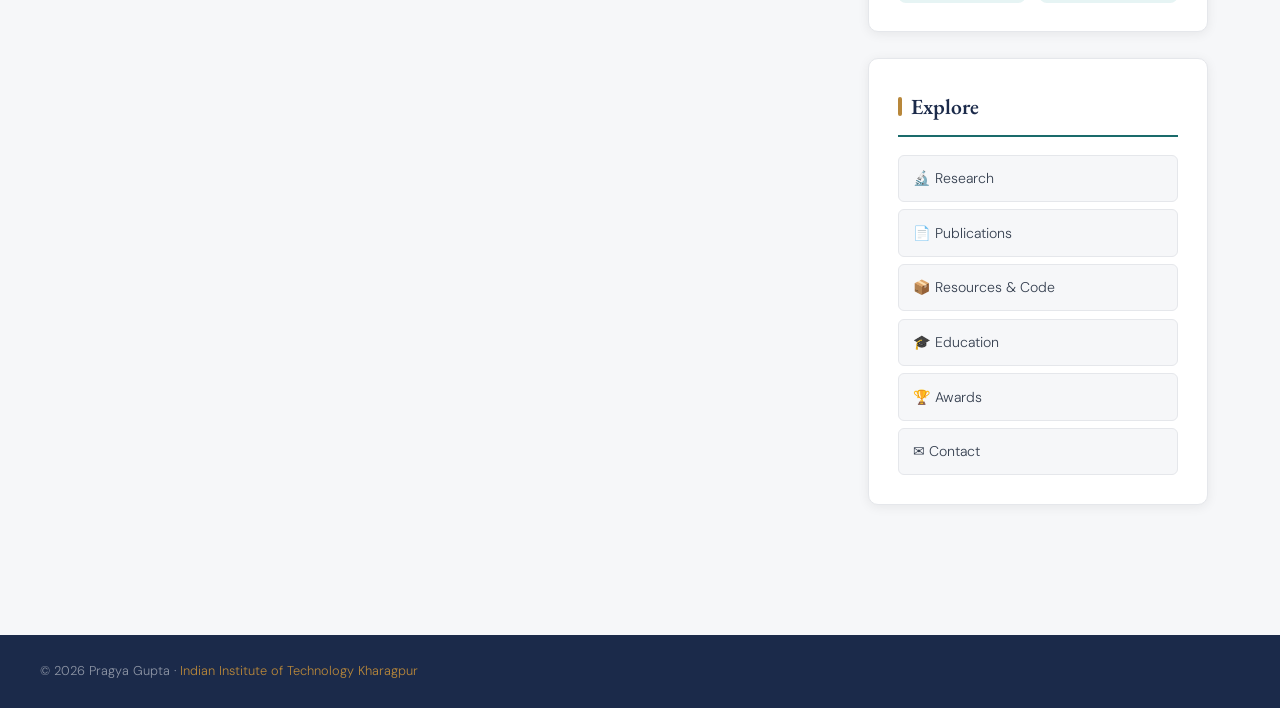
==== commit 931e8eaf: "Update index.html" ====
--- a/index.html
+++ b/index.html
@@ -60,7 +60,7 @@
           <a href="mailto:g.pragya1@gmil.com" class="hl-btn">✉ Email</a>
           <a href="https://scholar.google.com/citations?user=7JO9yAkAAAAJ&hl=en" target="_blank" class="hl-btn">Scholar</a>
           <a href="https://www.linkedin.com/in/pragya-gupta-551189179/" target="_blank" class="hl-btn">LinkedIn</a>
-          <a href="resume.pdf" class="hl-btn hl-primary">Download CV</a>
+          <a href="https://drive.google.com/file/d/14ePbPcTTT4X_976JHAFce2rC9c4yaLkR/view?usp=drive_link" class="hl-btn hl-primary">Download CV</a>
         </div>
       </div>
     </div>
@@ -206,6 +206,10 @@
           <h2 class="card-title">News &amp; Updates</h2>
           <ul class="news-list">
             <li>
+              <span class="news-date">June 2026</span>
+              <p>Paper accepted at <strong>International Journal of Systems Science </strong>- Inter Observer Variability Assessment through Ordered Weighted Belief Divergence Measure in MAGDM.</p>
+            </li>
+            <li>
               <span class="news-date">March 2026</span>
               <p>Received <strong> Best Paper Presentation Award </strong> in ICMOTA 2026.</p>
             </li>
--- a/style.css
+++ b/style.css
@@ -275,6 +275,270 @@
 }
 .ra-media-slot img { width: 100%; height: 100%; object-fit: cover; display: block; }
 
+/* ═══════ IMAGE COMPARISON SLIDER ═══════ */
+/* ═══════════════════════════════════════
+   ADVANCED IMAGE COMPARISON SLIDER
+   ═══════════════════════════════════════ */
+
+.compare-container{
+  position: relative;
+
+  width: 100%;
+  max-width: 900px;
+  height: 480px;
+
+  margin: 2rem auto;
+
+  overflow: hidden;
+
+  border-radius: 16px;
+
+  border: 2px solid #222;
+
+  background:
+  radial-gradient(circle at center,
+  #0a0a0a 0%,
+  #000000 100%);
+
+  box-shadow:
+    0 10px 35px rgba(0,0,0,.4);
+}
+
+/* BOTH IMAGES */
+.compare-img{
+  position: absolute;
+  inset: 0;
+
+  width: 100%;
+  height: 100%;
+
+  object-fit: contain;
+
+  transition: transform .4s ease;
+}
+
+/* HOVER ZOOM */
+.compare-container:hover .compare-img{
+  transform: scale(1.02);
+}
+
+/* OVERLAY */
+.compare-overlay{
+  position: absolute;
+
+  top: 0;
+  left: 0;
+
+  width: 50%;
+  height: 100%;
+
+  overflow: hidden;
+
+  z-index: 2;
+
+  transition: width .08s linear;
+}
+
+/* SEGMENTED IMAGE */
+.compare-overlay img{
+  width: 100%;
+  height: 100%;
+
+  object-fit: contain;
+}
+
+/* DIVIDER */
+.compare-divider{
+  position: absolute;
+
+  top: 0;
+  left: 50%;
+
+  transform: translateX(-50%);
+
+  width: 3px;
+  height: 100%;
+
+  background: white;
+
+  z-index: 15;
+
+  transition: left .08s linear;
+
+  box-shadow:
+    0 0 10px rgba(255,255,255,.85),
+    0 0 20px rgba(255,255,255,.45);
+}
+
+/* HANDLE */
+.compare-handle{
+  position: absolute;
+
+  top: 50%;
+  left: 50%;
+
+  transform: translate(-50%, -50%);
+
+  width: 52px;
+  height: 52px;
+
+  border-radius: 50%;
+
+  background: white;
+  color: var(--teal);
+
+  display: flex;
+  align-items: center;
+  justify-content: center;
+
+  font-size: 1.2rem;
+  font-weight: 700;
+
+  border: 3px solid var(--teal);
+
+  box-shadow:
+    0 4px 20px rgba(0,0,0,.35);
+}
+
+/* LABELS */
+.compare-badge{
+  position: absolute;
+
+  top: 18px;
+
+  padding: .5rem 1rem;
+
+  background: rgba(0,0,0,.55);
+
+  backdrop-filter: blur(6px);
+
+  color: white;
+
+  border-radius: 30px;
+
+  font-size: .78rem;
+  font-weight: 600;
+
+  border: 1px solid rgba(255,255,255,.15);
+
+  z-index: 30;
+}
+
+.compare-badge.left{
+  left: 18px;
+}
+
+.compare-badge.right{
+  right: 18px;
+}
+
+/* SLIDER */
+.compare-slider{
+  position: absolute;
+
+  bottom: 18px;
+  left: 50%;
+
+  transform: translateX(-50%);
+
+  width: 90%;
+
+  z-index: 20;
+
+  cursor: pointer;
+
+  appearance: none;
+  -webkit-appearance: none;
+
+  height: 6px;
+
+  border-radius: 999px;
+
+  background: linear-gradient(
+    90deg,
+    var(--gold),
+    var(--teal)
+  );
+
+  outline: none;
+
+  box-shadow:
+    0 2px 10px rgba(0,0,0,.3);
+}
+
+/* CHROME / EDGE */
+.compare-slider::-webkit-slider-thumb{
+  -webkit-appearance: none;
+
+  width: 24px;
+  height: 24px;
+
+  border-radius: 50%;
+
+  background: white;
+
+  border: 4px solid var(--teal);
+
+  cursor: pointer;
+
+  box-shadow:
+    0 0 0 4px rgba(255,255,255,.25),
+    0 2px 10px rgba(0,0,0,.35);
+
+  transition: transform .15s ease;
+}
+
+.compare-slider::-webkit-slider-thumb:hover{
+  transform: scale(1.12);
+}
+
+/* FIREFOX */
+.compare-slider::-moz-range-thumb{
+  width: 24px;
+  height: 24px;
+
+  border-radius: 50%;
+
+  background: white;
+
+  border: 4px solid var(--teal);
+
+  cursor: pointer;
+}
+
+/* CAPTION */
+.compare-caption{
+  margin-top: 1rem;
+
+  text-align: center;
+
+  font-size: .84rem;
+
+  color: var(--ink3);
+
+  font-style: italic;
+
+  line-height: 1.8;
+}
+
+/* MOBILE */
+@media (max-width: 768px){
+
+  .compare-container{
+    height: 320px;
+  }
+
+  .compare-handle{
+    width: 42px;
+    height: 42px;
+    font-size: 1rem;
+  }
+
+  .compare-badge{
+    font-size: .68rem;
+    padding: .4rem .7rem;
+  }
+}
 /* ═══════ PUBLICATIONS PAGE ═══════ */
 .pub-filter { display: flex; gap: .4rem; flex-wrap: wrap; margin-bottom: 2rem; }
 .pf-btn {
@@ -450,6 +714,9 @@
 .abstract-body { display: none; margin-top: .6rem; font-size: .85rem; color: var(--ink2); line-height: 1.8; background: var(--bg); padding: .8rem 1rem; border-radius: 6px; border-left: 3px solid var(--teal); }
 .abstract-body.open { display: block; }
 
+
+
+
 /* ═══════ RESPONSIVE ═══════ */
 @media (max-width: 900px) {
   .content-cols { grid-template-columns: 1fr; }
@@ -470,8 +737,4 @@
   .page-main, .page-single { padding: 0 1rem 3rem; }
   .header-inner { padding: 0 1rem; }
   .hero-banner { padding: 2rem 1rem; }
-}
-
-
-
-
+} at the end I have this
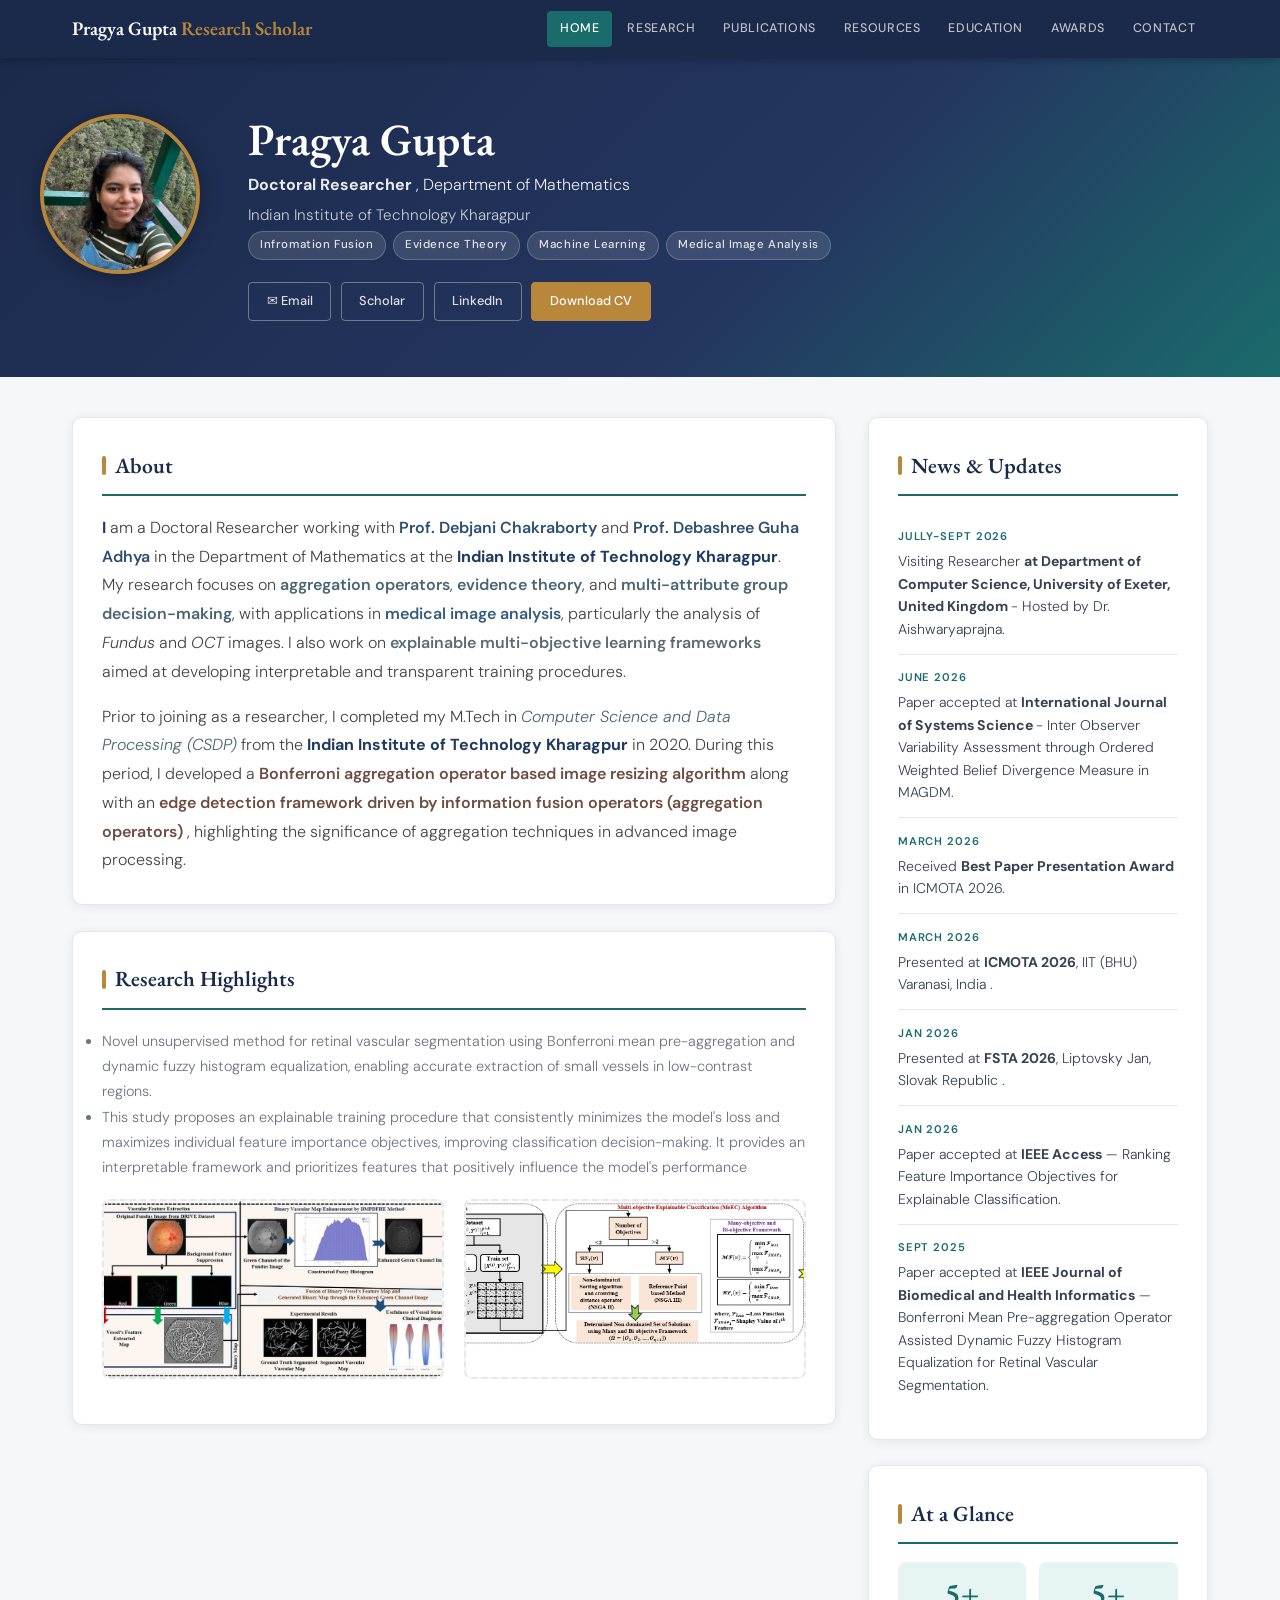
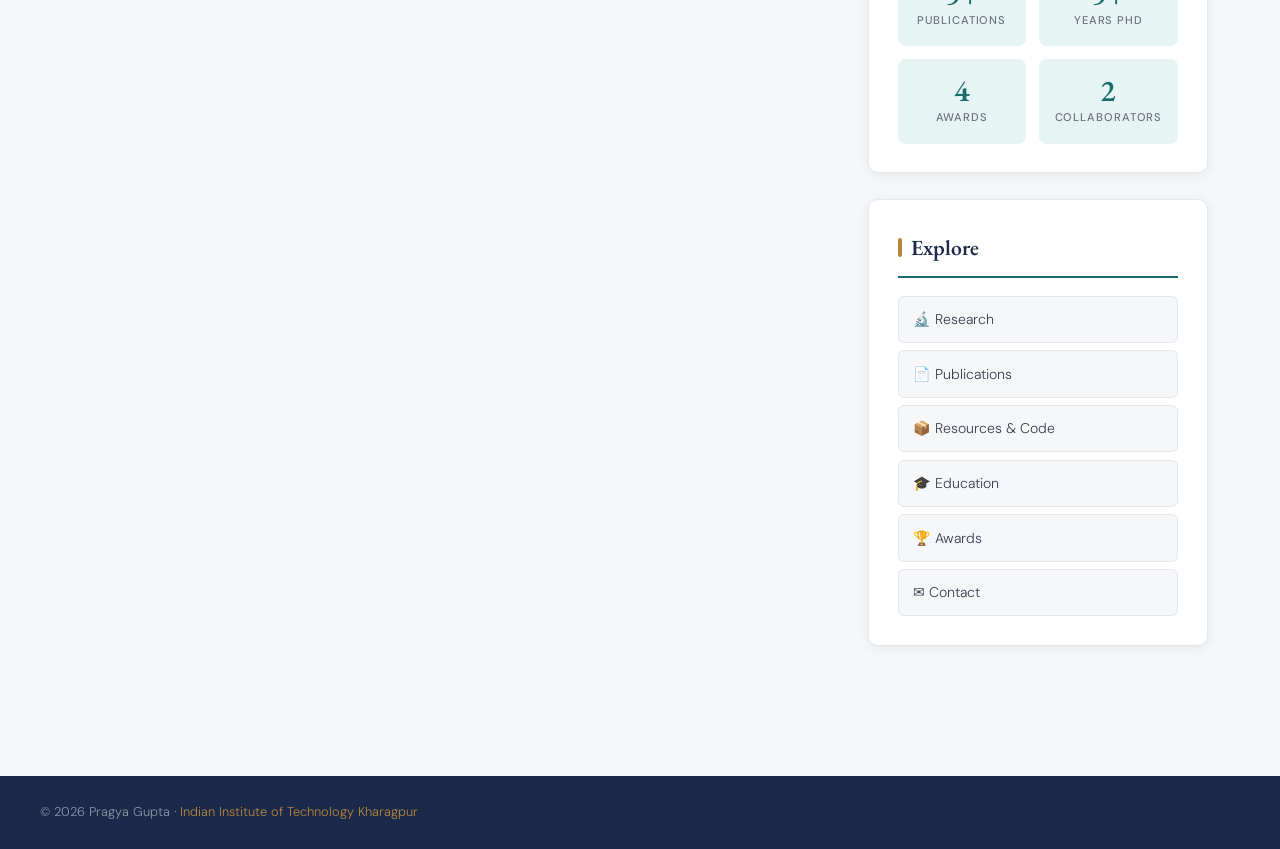
==== commit ecc3f8be: "Update index.html" ====
--- a/index.html
+++ b/index.html
@@ -206,6 +206,11 @@
           <h2 class="card-title">News &amp; Updates</h2>
           <ul class="news-list">
             <li>
+              <span class="news-date">Jully-Sept 2026</span>
+              <p> Visiting Researcher <strong>at Department of Computer Science, University of Exeter, United Kingdom </strong>- Hosted by Dr. Aishwaryaprajna.</p>
+            </li>
+            
+            <li>
               <span class="news-date">June 2026</span>
               <p>Paper accepted at <strong>International Journal of Systems Science </strong>- Inter Observer Variability Assessment through Ordered Weighted Belief Divergence Measure in MAGDM.</p>
             </li>
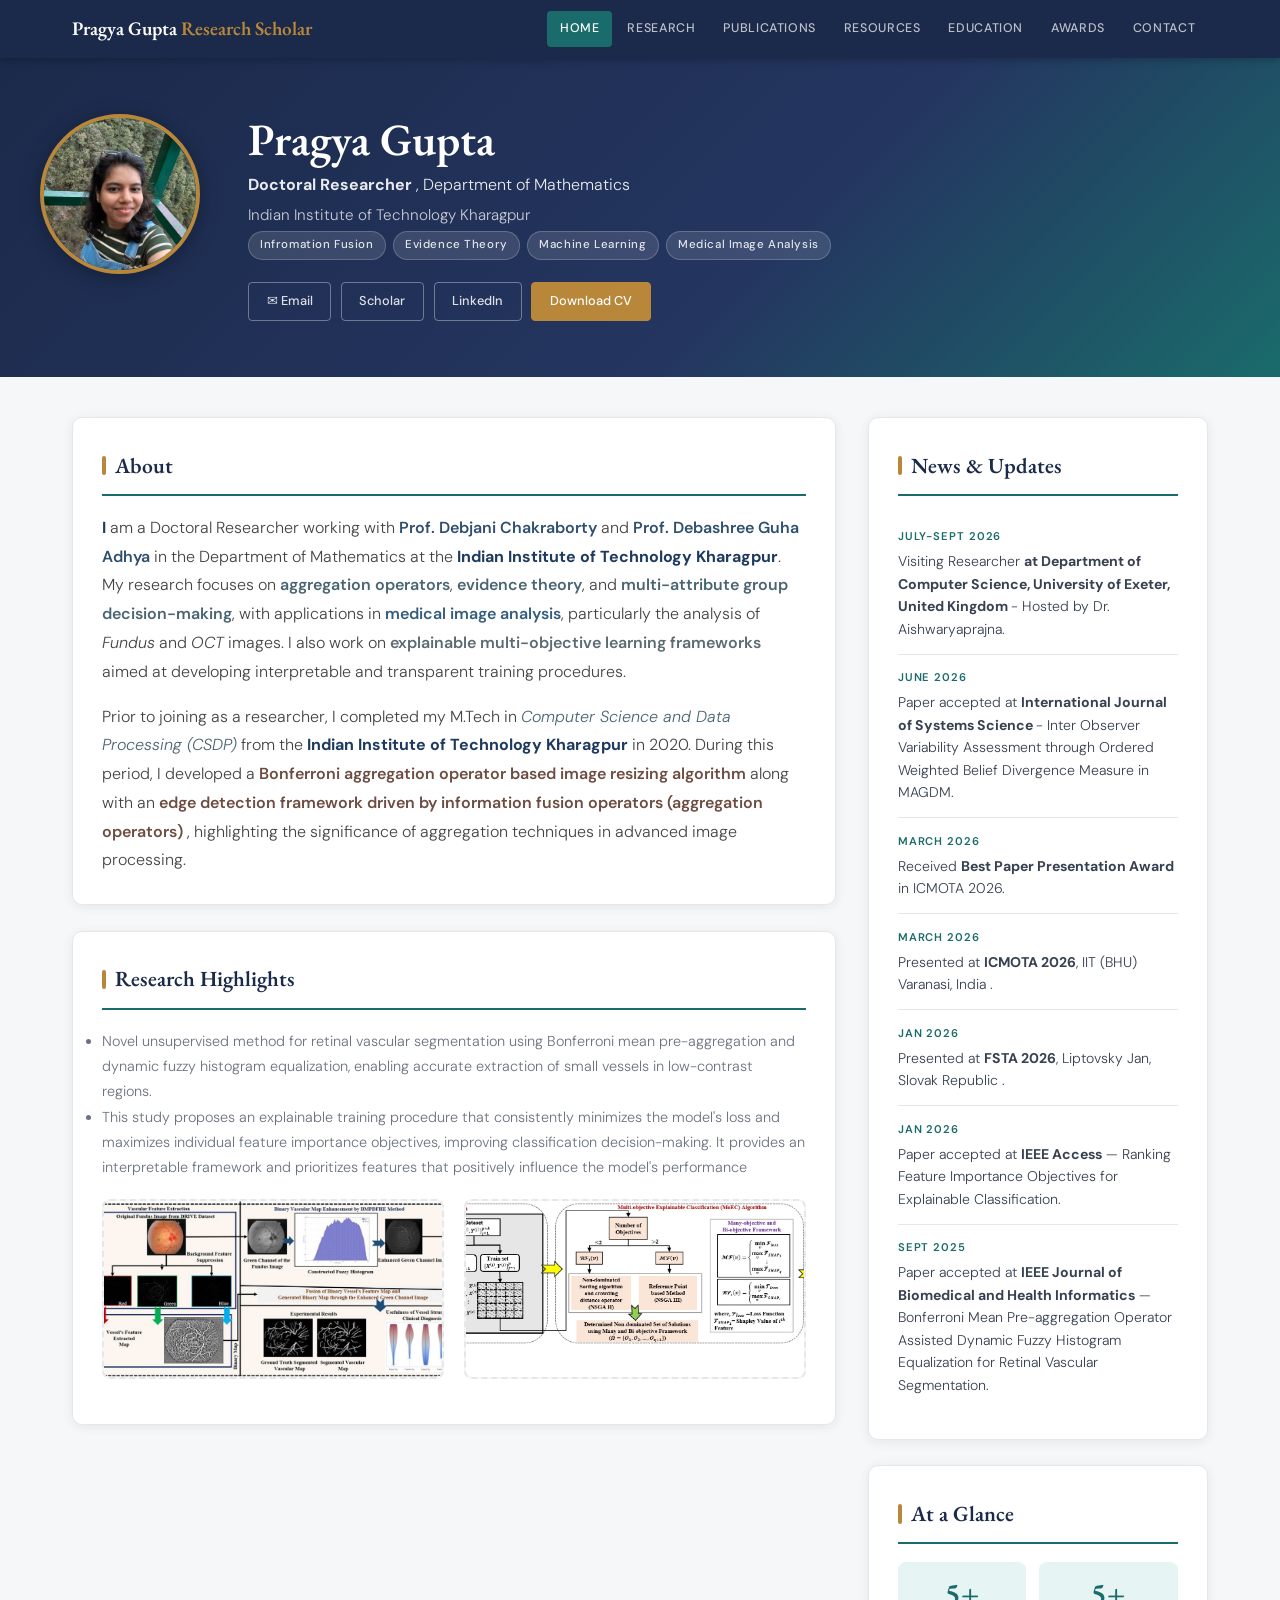
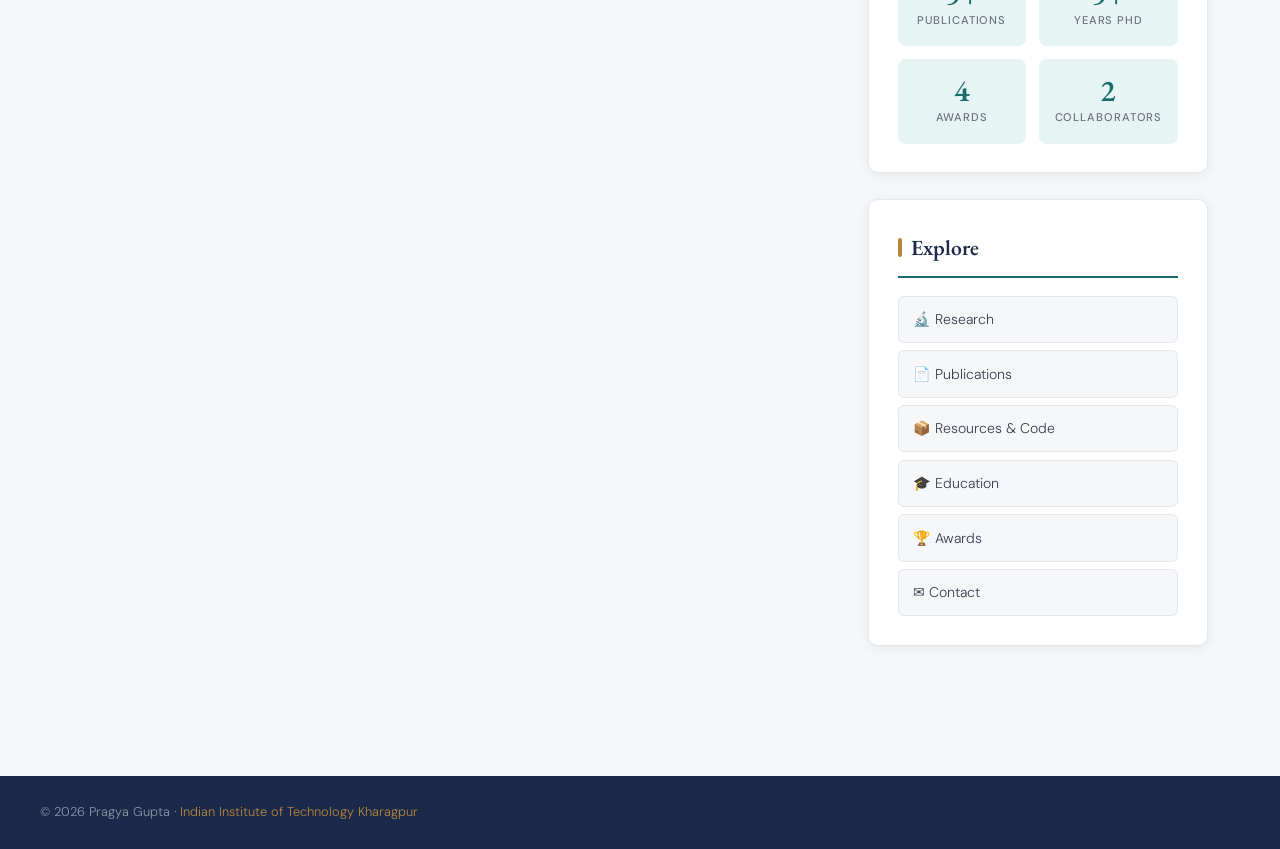
==== commit 7995ad11: "Update index.html" ====
--- a/index.html
+++ b/index.html
@@ -206,7 +206,7 @@
           <h2 class="card-title">News &amp; Updates</h2>
           <ul class="news-list">
             <li>
-              <span class="news-date">Jully-Sept 2026</span>
+              <span class="news-date">July-Sept 2026</span>
               <p> Visiting Researcher <strong>at Department of Computer Science, University of Exeter, United Kingdom </strong>- Hosted by Dr. Aishwaryaprajna.</p>
             </li>
             
